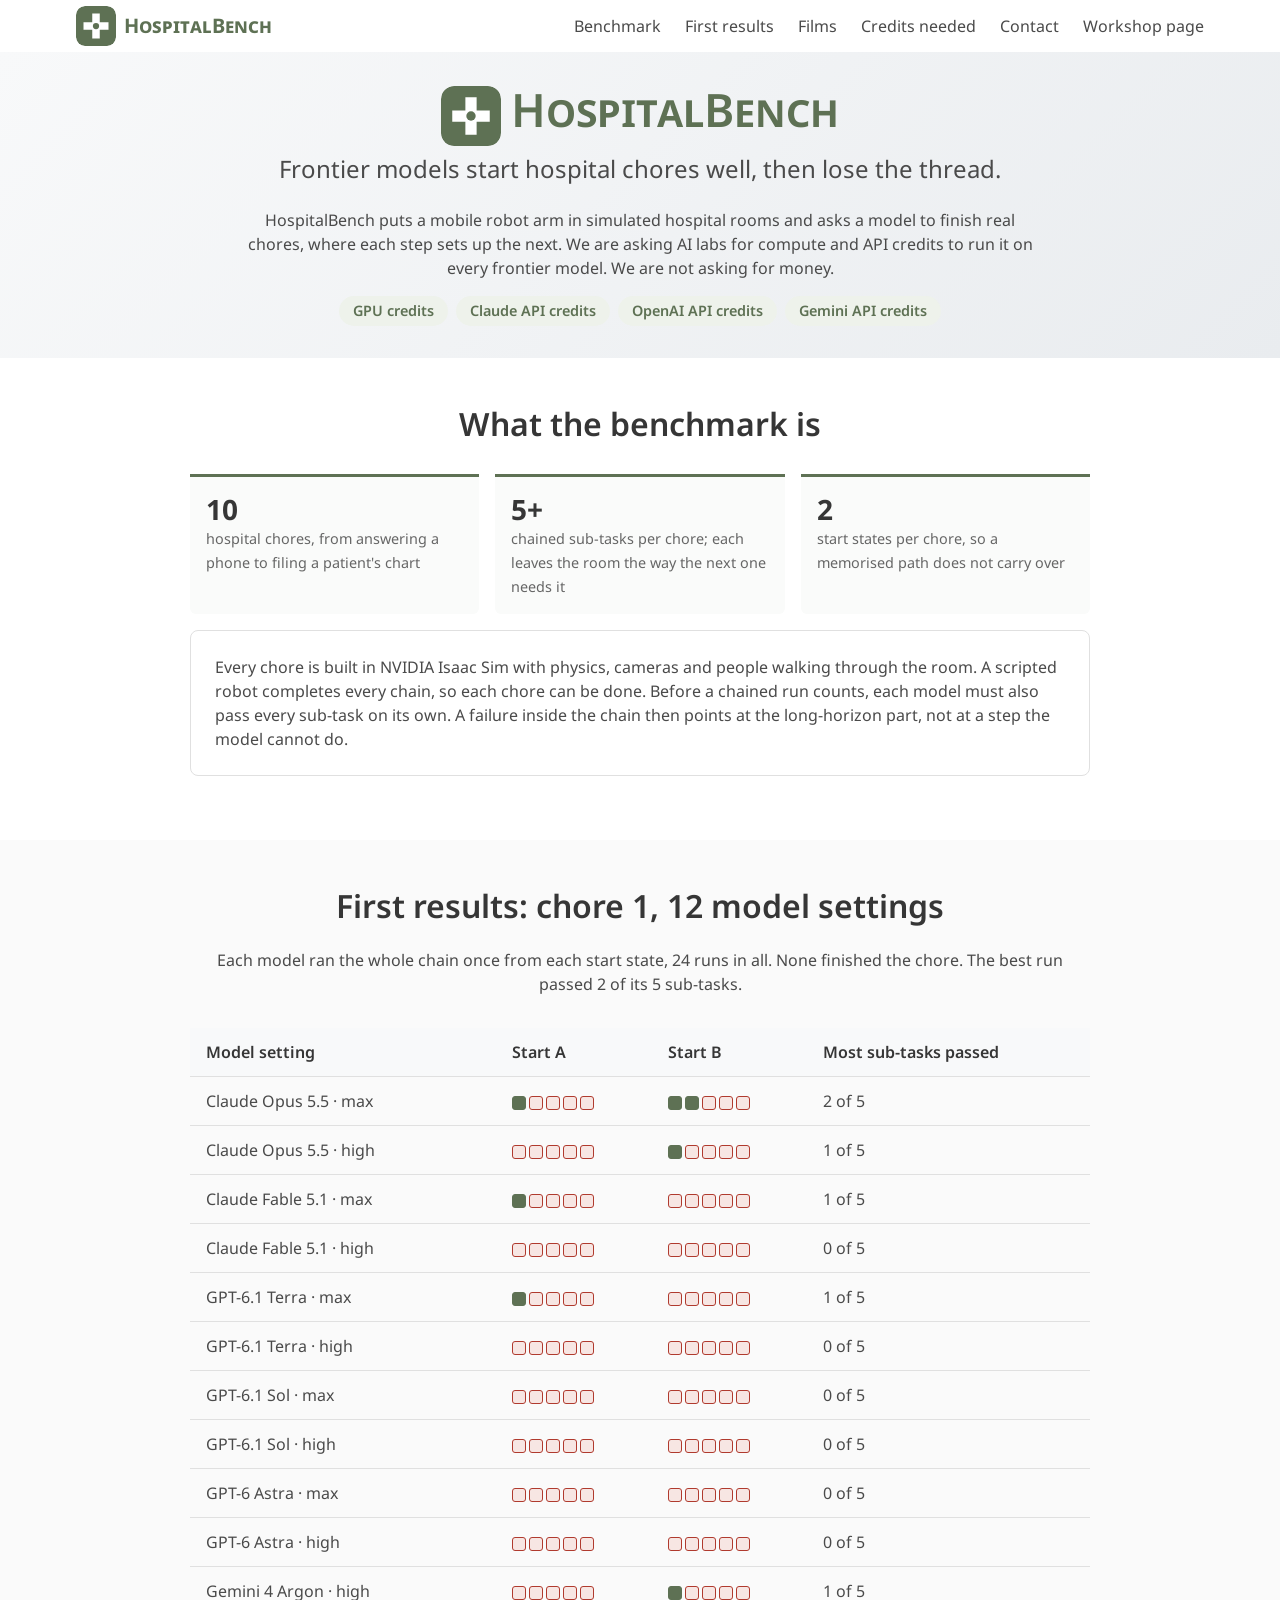
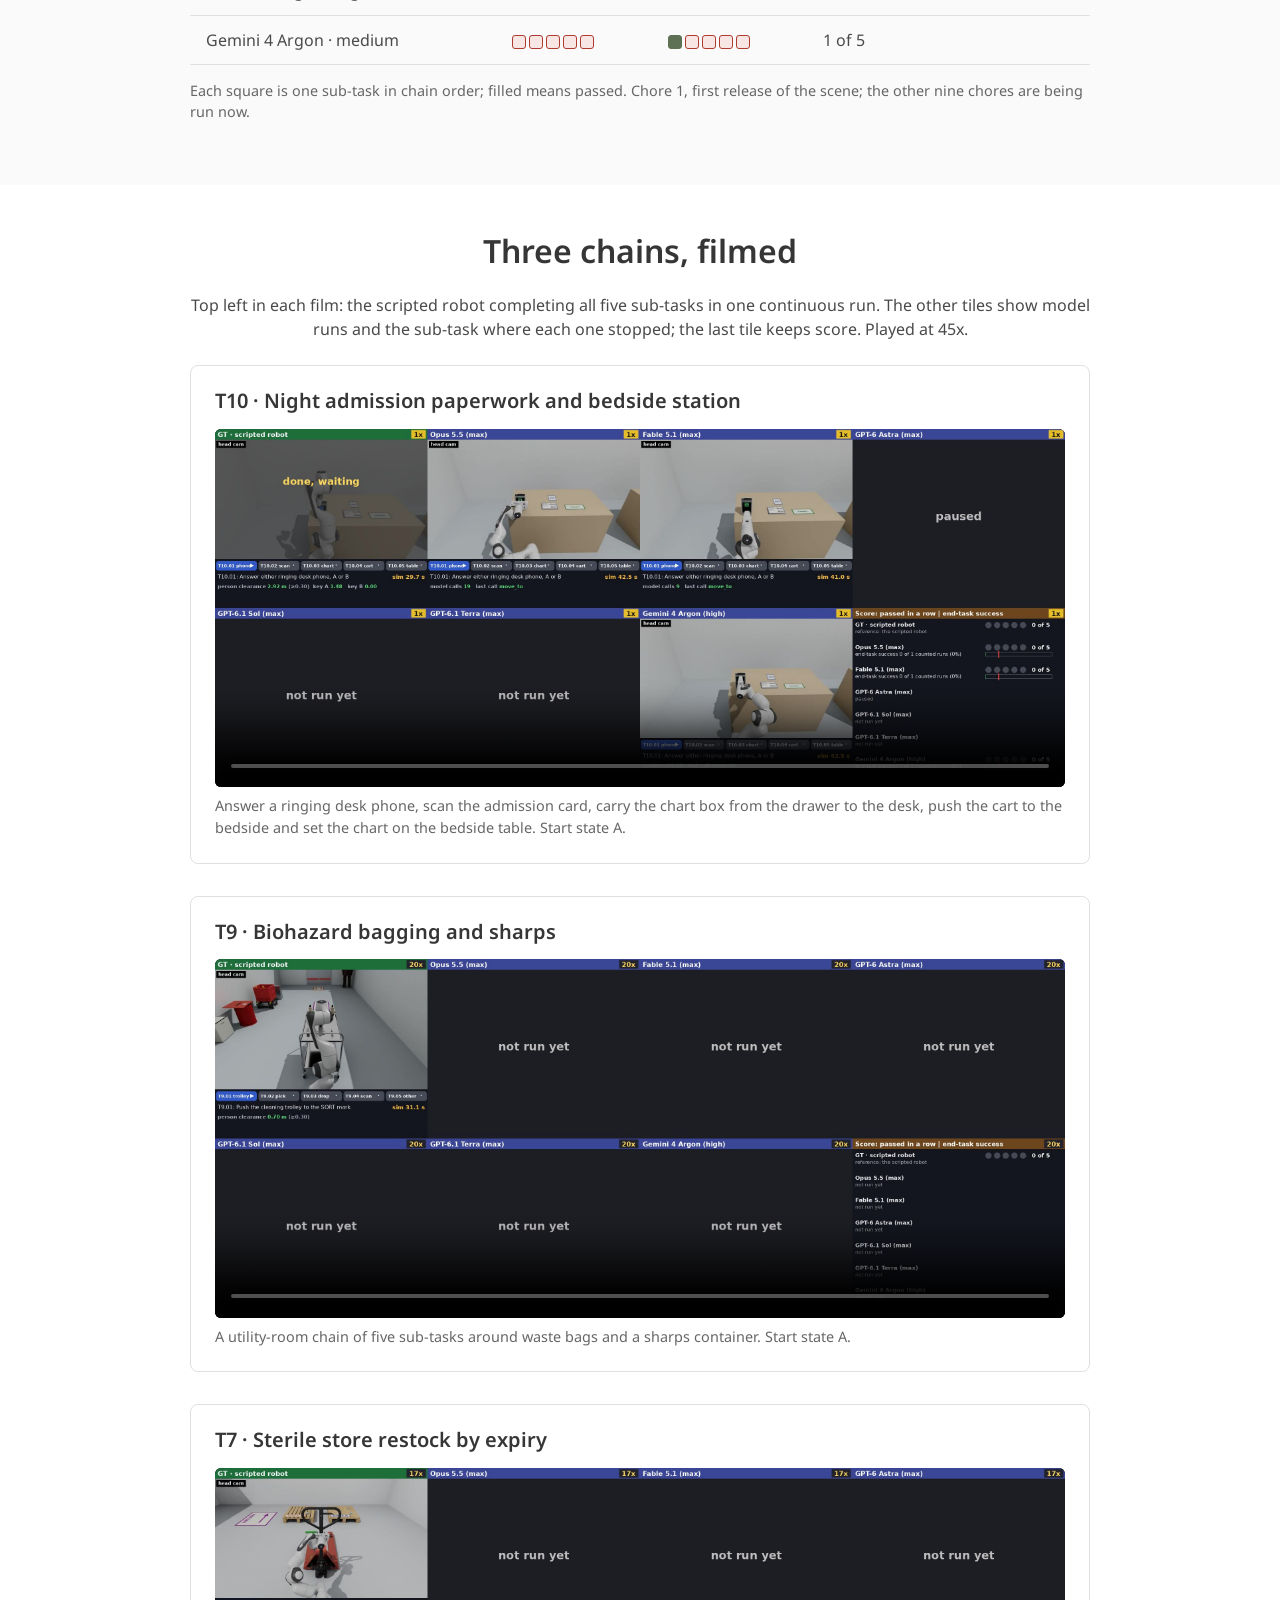
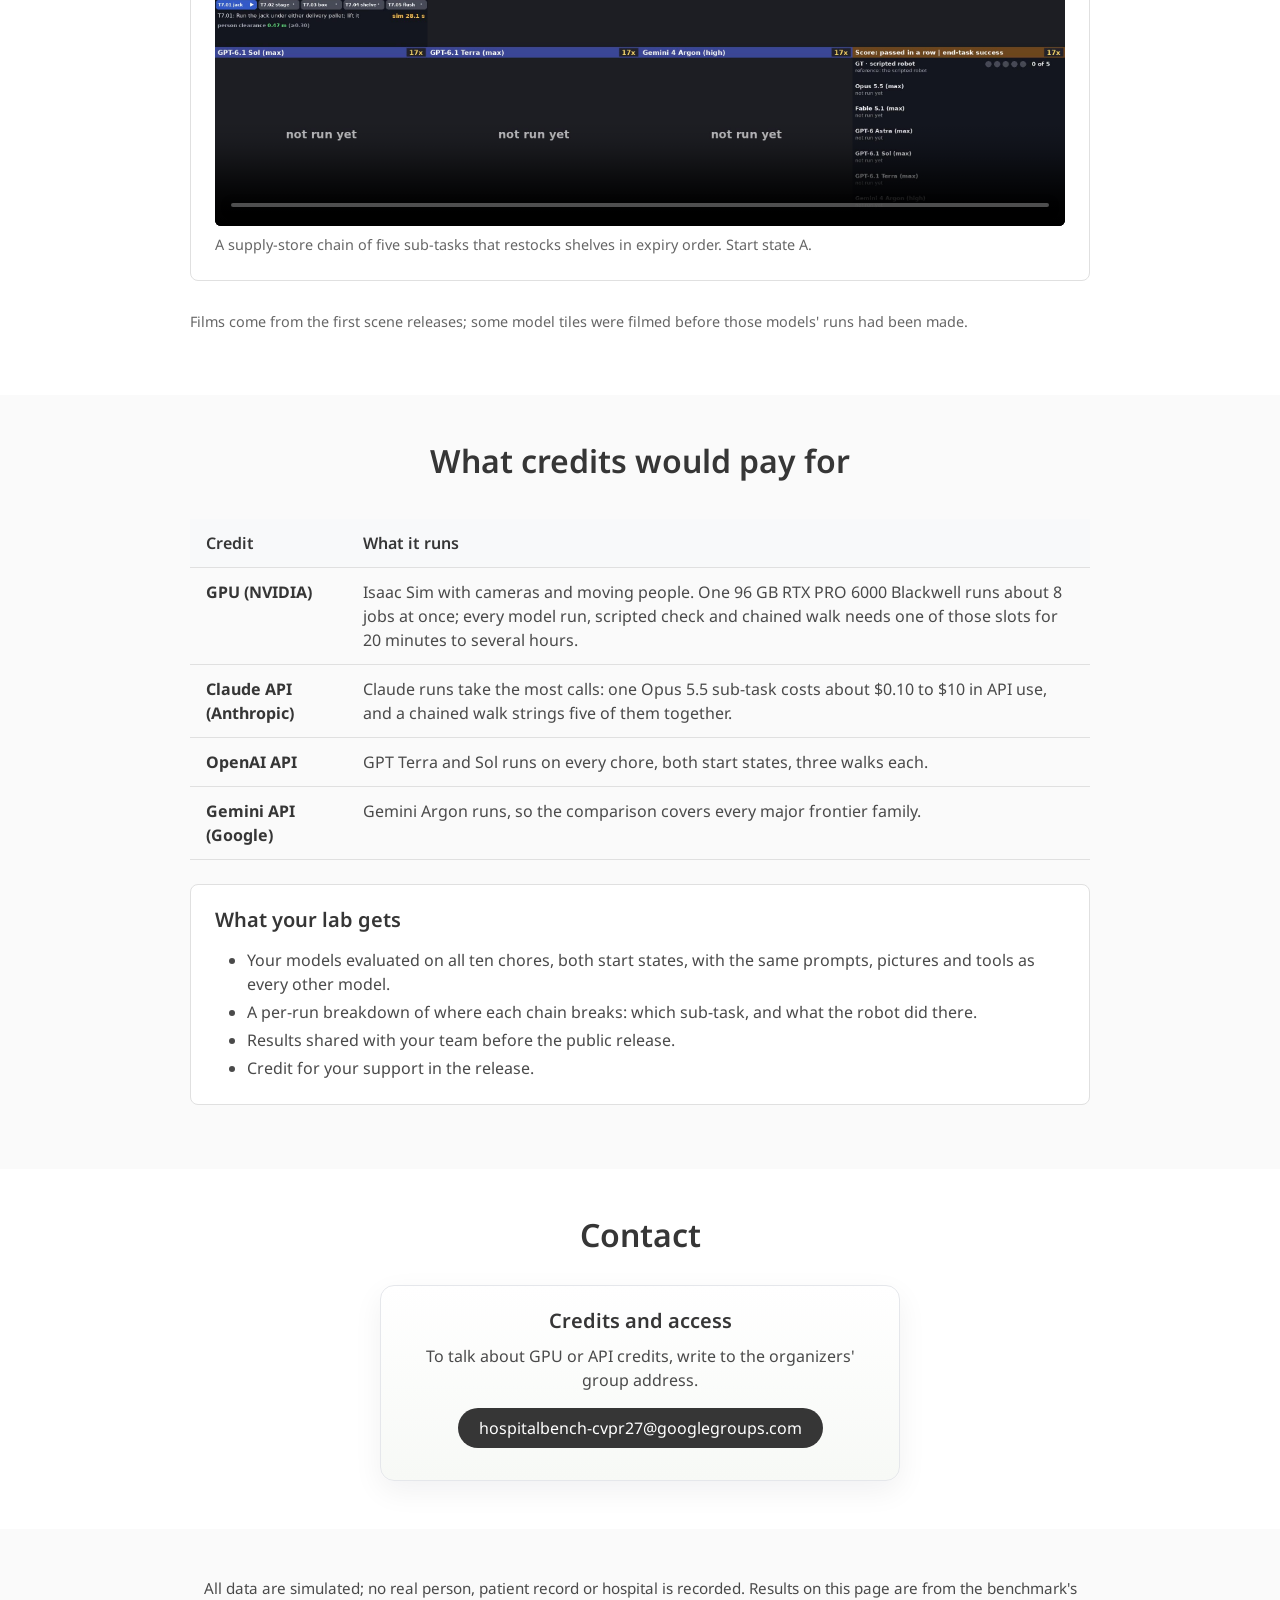
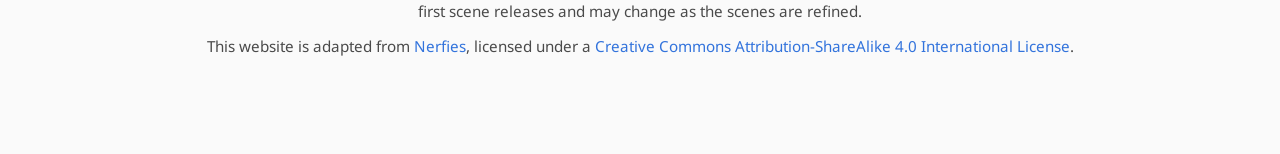
==== credits.html @ bef07c45 "HospitalBench credits page: GPU and API credit request, three chain films (T10, T9, T7), Credits lin" ====
<!doctype html>
<html lang="en">
<head>
<meta charset="utf-8">
<meta name="viewport" content="width=device-width,initial-scale=1">
<title>HospitalBench Credit Request</title>
<meta name="description" content="HospitalBench asks AI labs for GPU and API credits, not money, to run its ten chained hospital chores on every frontier model.">
<link rel="icon" href="logo.svg" type="image/svg+xml">
<link rel="preconnect" href="https://fonts.googleapis.com">
<link rel="preconnect" href="https://fonts.gstatic.com" crossorigin>
<link href="https://fonts.googleapis.com/css2?family=Noto+Sans:wght@400;500;600;700&amp;display=swap" rel="stylesheet">
<link rel="stylesheet" href="hospitalbench.css">
<style>
/* page-only additions, in the workshop page's palette */
.chips{display:flex;flex-wrap:wrap;justify-content:center;gap:8px;margin-top:16px}
.chip{padding:4px 14px;border-radius:999px;background:#eef2eb;color:#5e7154;font-size:14.4px;font-weight:600}
.facts{display:grid;grid-template-columns:repeat(auto-fit,minmax(200px,1fr));gap:16px;margin-bottom:16px}
.fact{padding:16px;border-top:3px solid #5e7154;background:#fafbfa;border-radius:0 0 6px 6px}
.fact b{display:block;font-size:28px;line-height:1.2;color:#363636}
.fact span{font-size:14.4px;color:#666}
.steps{display:inline-flex;gap:3px;vertical-align:middle}
.steps i{width:14px;height:14px;border-radius:3px;background:#f7e6e3;border:1px solid #b03a2e}
.steps i.p{background:#5e7154;border-color:#5e7154}
.data-table td.num{font-variant-numeric:tabular-nums;white-space:nowrap}
.films{display:grid;gap:16px}
</style>
</head>
<body>

<nav class="navbar" role="navigation" aria-label="main navigation">
  <div class="container">
    <a class="navbar-brand" href="index.html"><img src="logo.svg" alt="HospitalBench logo"><span class="hb">HospitalBench</span></a>
    <div class="navbar-end">
      <a class="navbar-item" href="#benchmark">Benchmark</a>
      <a class="navbar-item" href="#results">First results</a>
      <a class="navbar-item" href="#films">Films</a>
      <a class="navbar-item" href="#credits">Credits needed</a>
      <a class="navbar-item" href="#contact">Contact</a>
      <a class="navbar-item" href="index.html">Workshop page</a>
    </div>
  </div>
</nav>

<section class="hero" id="top">
  <div class="container">
    <h1><img src="logo.svg" alt=""><span class="hb">HospitalBench</span></h1>
    <p class="subtitle">Frontier models start hospital chores well, then lose the thread.</p>
    <p class="lead">HospitalBench puts a mobile robot arm in simulated hospital rooms and asks a model to finish real chores, where each step sets up the next. We are asking AI labs for compute and API credits to run it on every frontier model. We are not asking for money.</p>
    <div class="chips"><span class="chip">GPU credits</span><span class="chip">Claude API credits</span><span class="chip">OpenAI API credits</span><span class="chip">Gemini API credits</span></div>
  </div>
</section>

<section class="section" id="benchmark">
  <div class="container">
    <h2>What the benchmark is</h2>
    <div class="facts">
      <div class="fact"><b>10</b><span>hospital chores, from answering a phone to filing a patient's chart</span></div>
      <div class="fact"><b>5+</b><span>chained sub-tasks per chore; each leaves the room the way the next one needs it</span></div>
      <div class="fact"><b>2</b><span>start states per chore, so a memorised path does not carry over</span></div>
    </div>
    <div class="card content">
      <p>Every chore is built in NVIDIA Isaac Sim with physics, cameras and people walking through the room. A scripted robot completes every chain, so each chore can be done. Before a chained run counts, each model must also pass every sub-task on its own. A failure inside the chain then points at the long-horizon part, not at a step the model cannot do.</p>
    </div>
  </div>
</section>

<section class="section" id="results" style="background:#fafafa">
  <div class="container">
    <h2>First results: chore 1, 12 model settings</h2>
    <p class="section-lead">Each model ran the whole chain once from each start state, 24 runs in all. None finished the chore. The best run passed 2 of its 5 sub-tasks.</p>
    <div class="table-wrap">
      <table class="data-table">
        <thead><tr><th>Model setting</th><th>Start A</th><th>Start B</th><th>Most sub-tasks passed</th></tr></thead>
        <tbody>
          <tr><td>Claude Opus 5.5 · max</td><td><span class="steps"><i class="p"></i><i></i><i></i><i></i><i></i></span></td><td><span class="steps"><i class="p"></i><i class="p"></i><i></i><i></i><i></i></span></td><td class="num">2 of 5</td></tr>
          <tr><td>Claude Opus 5.5 · high</td><td><span class="steps"><i></i><i></i><i></i><i></i><i></i></span></td><td><span class="steps"><i class="p"></i><i></i><i></i><i></i><i></i></span></td><td class="num">1 of 5</td></tr>
          <tr><td>Claude Fable 5.1 · max</td><td><span class="steps"><i class="p"></i><i></i><i></i><i></i><i></i></span></td><td><span class="steps"><i></i><i></i><i></i><i></i><i></i></span></td><td class="num">1 of 5</td></tr>
          <tr><td>Claude Fable 5.1 · high</td><td><span class="steps"><i></i><i></i><i></i><i></i><i></i></span></td><td><span class="steps"><i></i><i></i><i></i><i></i><i></i></span></td><td class="num">0 of 5</td></tr>
          <tr><td>GPT-6.1 Terra · max</td><td><span class="steps"><i class="p"></i><i></i><i></i><i></i><i></i></span></td><td><span class="steps"><i></i><i></i><i></i><i></i><i></i></span></td><td class="num">1 of 5</td></tr>
          <tr><td>GPT-6.1 Terra · high</td><td><span class="steps"><i></i><i></i><i></i><i></i><i></i></span></td><td><span class="steps"><i></i><i></i><i></i><i></i><i></i></span></td><td class="num">0 of 5</td></tr>
          <tr><td>GPT-6.1 Sol · max</td><td><span class="steps"><i></i><i></i><i></i><i></i><i></i></span></td><td><span class="steps"><i></i><i></i><i></i><i></i><i></i></span></td><td class="num">0 of 5</td></tr>
          <tr><td>GPT-6.1 Sol · high</td><td><span class="steps"><i></i><i></i><i></i><i></i><i></i></span></td><td><span class="steps"><i></i><i></i><i></i><i></i><i></i></span></td><td class="num">0 of 5</td></tr>
          <tr><td>GPT-6 Astra · max</td><td><span class="steps"><i></i><i></i><i></i><i></i><i></i></span></td><td><span class="steps"><i></i><i></i><i></i><i></i><i></i></span></td><td class="num">0 of 5</td></tr>
          <tr><td>GPT-6 Astra · high</td><td><span class="steps"><i></i><i></i><i></i><i></i><i></i></span></td><td><span class="steps"><i></i><i></i><i></i><i></i><i></i></span></td><td class="num">0 of 5</td></tr>
          <tr><td>Gemini 4 Argon · high</td><td><span class="steps"><i></i><i></i><i></i><i></i><i></i></span></td><td><span class="steps"><i class="p"></i><i></i><i></i><i></i><i></i></span></td><td class="num">1 of 5</td></tr>
          <tr><td>Gemini 4 Argon · medium</td><td><span class="steps"><i></i><i></i><i></i><i></i><i></i></span></td><td><span class="steps"><i class="p"></i><i></i><i></i><i></i><i></i></span></td><td class="num">1 of 5</td></tr>
        </tbody>
      </table>
    </div>
    <p class="note">Each square is one sub-task in chain order; filled means passed. Chore 1, first release of the scene; the other nine chores are being run now.</p>
  </div>
</section>

<section class="section" id="films">
  <div class="container">
    <h2>Three chains, filmed</h2>
    <p class="section-lead">Top left in each film: the scripted robot completing all five sub-tasks in one continuous run. The other tiles show model runs and the sub-task where each one stopped; the last tile keeps score. Played at 45x.</p>
    <div class="films">
      <div class="card">
        <h4>T10 · Night admission paperwork and bedside station</h4>
        <figure>
          <video src="t10_chain.mp4" poster="t10_poster.jpg" controls muted playsinline preload="metadata"></video>
          <figcaption>Answer a ringing desk phone, scan the admission card, carry the chart box from the drawer to the desk, push the cart to the bedside and set the chart on the bedside table. Start state A.</figcaption>
        </figure>
      </div>
      <div class="card">
        <h4>T9 · Biohazard bagging and sharps</h4>
        <figure>
          <video src="t9_chain.mp4" poster="t9_poster.jpg" controls muted playsinline preload="metadata"></video>
          <figcaption>A utility-room chain of five sub-tasks around waste bags and a sharps container. Start state A.</figcaption>
        </figure>
      </div>
      <div class="card">
        <h4>T7 · Sterile store restock by expiry</h4>
        <figure>
          <video src="t7_chain.mp4" poster="t7_poster.jpg" controls muted playsinline preload="metadata"></video>
          <figcaption>A supply-store chain of five sub-tasks that restocks shelves in expiry order. Start state A.</figcaption>
        </figure>
      </div>
    </div>
    <p class="note">Films come from the first scene releases; some model tiles were filmed before those models' runs had been made.</p>
  </div>
</section>

<section class="section" id="credits" style="background:#fafafa">
  <div class="container">
    <h2>What credits would pay for</h2>
    <div class="table-wrap">
      <table class="data-table">
        <thead><tr><th>Credit</th><th>What it runs</th></tr></thead>
        <tbody>
          <tr><td><strong>GPU (NVIDIA)</strong></td><td>Isaac Sim with cameras and moving people. One 96 GB RTX PRO 6000 Blackwell runs about 8 jobs at once; every model run, scripted check and chained walk needs one of those slots for 20 minutes to several hours.</td></tr>
          <tr><td><strong>Claude API (Anthropic)</strong></td><td>Claude runs take the most calls: one Opus 5.5 sub-task costs about $0.10 to $10 in API use, and a chained walk strings five of them together.</td></tr>
          <tr><td><strong>OpenAI API</strong></td><td>GPT Terra and Sol runs on every chore, both start states, three walks each.</td></tr>
          <tr><td><strong>Gemini API (Google)</strong></td><td>Gemini Argon runs, so the comparison covers every major frontier family.</td></tr>
        </tbody>
      </table>
    </div>
    <div class="card content" style="margin-top:24px">
      <h4>What your lab gets</h4>
      <ul>
        <li>Your models evaluated on all ten chores, both start states, with the same prompts, pictures and tools as every other model.</li>
        <li>A per-run breakdown of where each chain breaks: which sub-task, and what the robot did there.</li>
        <li>Results shared with your team before the public release.</li>
        <li>Credit for your support in the release.</li>
      </ul>
    </div>
  </div>
</section>

<section class="section" id="contact">
  <div class="container">
    <h2>Contact</h2>
    <div class="contact-grid">
      <div class="contact-card">
        <h3>Credits and access</h3>
        <p>To talk about GPU or API credits, write to the organizers' group address.</p>
        <div class="contact-actions">
          <a class="button" href="mailto:hospitalbench-cvpr27@googlegroups.com">hospitalbench-cvpr27@googlegroups.com</a>
        </div>
      </div>
    </div>
  </div>
</section>

<footer class="footer">
  <p>All data are simulated; no real person, patient record or hospital is recorded. Results on this page are from the benchmark's first scene releases and may change as the scenes are refined.</p>
  <p>This website is adapted from <a href="https://nerfies.github.io/">Nerfies</a>, licensed under a
  <a rel="license" href="http://creativecommons.org/licenses/by-sa/4.0/">Creative Commons Attribution-ShareAlike 4.0 International License</a>.</p>
</footer>

</body>
</html>
---- hospitalbench.css ----
/* HospitalBench 2027 workshop page. Layout and look follow the EmbodiedBench challenge page
   (Nerfies-style academic template); all rules below are written from scratch for this page. */
*,*::before,*::after{box-sizing:border-box}
html{scroll-behavior:smooth;-webkit-text-size-adjust:100%}
body{margin:0;background:#fff;color:#4a4a4a;font:400 16px/1.5 "Noto Sans",system-ui,-apple-system,"Segoe UI",Roboto,Arial,sans-serif}
a{color:#3273dc;text-decoration:none}
a:hover{color:#363636;text-decoration:underline}
strong{color:#363636;font-weight:700}
img,video{max-width:100%;height:auto}
section[id]{scroll-margin-top:12px}

/* name mark: small caps in the accent green */
.hb{font-variant:small-caps;font-weight:700;color:#5e7154}

/* navigation bar */
.navbar{background:#fff;box-shadow:0 1px 3px rgba(0,0,0,.1)}
.navbar .container{display:flex;align-items:center;justify-content:space-between;flex-wrap:wrap;max-width:1152px;margin:0 auto;padding:0;min-height:52px}
.navbar-brand{display:flex;align-items:center;padding:6px 12px;color:#4a4a4a;font-size:20px}
.navbar-brand:hover{text-decoration:none}
.navbar-brand img{width:40px;height:40px;margin-right:8px;border-radius:9px}
.navbar-end{display:flex;flex-wrap:wrap;align-items:stretch}
.navbar-item{display:flex;align-items:center;min-height:52px;padding:8px 12px;color:#4a4a4a}
.navbar-item:hover{color:#5e7154;background:#fafafa;text-decoration:none}
.navbar-item.is-current{color:#5e7154;font-weight:700}

/* hero */
.hero{background:linear-gradient(135deg,#f8f9fa 0%,#e9ecef 100%);padding:32px 24px}
.hero .container{max-width:1152px;margin:0 auto;text-align:center}
.hero h1{margin:0 0 8px;font-size:40px;line-height:1.125;font-weight:600;color:#363636}
.hero h1 img{width:60px;height:60px;vertical-align:middle;margin-right:10px;border-radius:13px}
.hero h1 .hb{font-size:46px;font-weight:600}
.hero .subtitle{margin:8px 0 24px;font-size:24px;line-height:1.25;color:#4a4a4a}
.hero .venue{margin:16px 0 0;font-size:20px;line-height:1.5}
.hero .lead{max-width:800px;margin:16px auto}
.buttons{display:flex;flex-wrap:wrap;justify-content:center;margin-top:24px}
.button{display:inline-flex;align-items:center;justify-content:center;margin:0 4px 8px;padding:7px 20px;border:1px solid transparent;border-radius:999px;background:#363636;color:#fff;font:inherit;line-height:24px;white-space:nowrap;cursor:pointer}
.button:hover{background:#292929;color:#fff;text-decoration:none}
.button svg{width:18px;height:18px;margin-right:8px;fill:currentColor}

/* sections */
.section{padding:48px 24px}
.section .container{max-width:900px;margin:0 auto}
.section h2{margin:0 0 32px;font-size:32px;line-height:1.125;font-weight:600;color:#363636;text-align:center}
.section-lead{margin:-8px 0 24px;text-align:center}
h3,h4{color:#363636;font-weight:600;line-height:1.125;margin:0 0 24px}
h3{font-size:24px}
h4{font-size:20px}
.content p,.content ul,.content ol{margin:0 0 16px}
.content ul{padding-left:32px}
.content li+li{margin-top:.25em}
.content>:last-child,.card>:last-child{margin-bottom:0}
.note{font-size:14.4px;color:#666}

/* cards */
.card{margin-bottom:16px;padding:24px;background:#fff;border:1px solid #e0e0e0;border-radius:8px}
.card h4{margin-bottom:16px}
.card figure{margin:0 0 16px}
.card video{display:block;width:100%;border-radius:6px;background:#000}
.card figcaption{margin-top:8px;font-size:14.4px;color:#666}
.box{margin-bottom:24px;padding:20px;background:#fff;border-radius:6px;box-shadow:0 8px 16px -2px rgba(10,10,10,.1),0 0 0 1px rgba(10,10,10,.02)}
.box h3{font-size:20px;margin-bottom:16px}

/* tables */
.table-wrap{overflow-x:auto}
.data-table{width:100%;border-collapse:collapse;margin-top:8px}
.data-table th,.data-table td{padding:12px 16px;text-align:left;vertical-align:top;border-bottom:1px solid #e0e0e0}
.data-table th{background:#f8f9fa;font-weight:600;color:#363636}
.data-table tbody tr:hover{background:#fafbfb}
.data-table td strong{color:#363636}

/* rules list (check-mark rows) */
.rules-list{list-style:none;margin:0;padding:0}
.rules-list li{display:flex;align-items:flex-start;padding:8px 0;border-bottom:1px solid #f0f0f0}
.rules-list li:last-child{border-bottom:none}
.rules-list .rule-icon{flex:none;width:18px;height:18px;margin:4px 12px 0 0;fill:#5e7154}

/* data-split rows */
.split-card{display:flex;align-items:center;margin-bottom:16px;padding:16px 24px;background:#f8f9fa;border:1px solid #e9ecef;border-radius:8px}
.split-icon{flex:none;width:44px;height:44px;margin-right:16px;border-radius:50%;background:#5e7154;color:#fff;font-size:20px;font-weight:700;line-height:44px;text-align:center}
.split-content{flex:1;min-width:0}
.split-content p{margin:0}
.badge{flex:none;margin-left:16px;padding:4px 12px;border-radius:4px;font-size:13.6px;font-weight:600;white-space:nowrap}
.badge-public{background:#d4edda;color:#155724}
.badge-coming{background:#fff3cd;color:#856404}
.badge-never{background:#e9ecef;color:#495057}
.kind{display:inline-block;min-width:34px;padding:1px 8px;border-radius:4px;font-size:13.6px;font-weight:600;text-align:center}
.kind-L{background:#f8d7da;color:#721c24}
.kind-24{background:#fff3cd;color:#856404}
.kind-W{background:#d4edda;color:#155724}

/* timeline */
.timeline-item{margin-bottom:16px;padding:12px 20px;background:#f8f9fa;border-left:3px solid #5e7154;border-radius:0 8px 8px 0}
.timeline-label{font-weight:700;color:#5e7154}
.timeline-date{margin-bottom:4px;font-size:14.4px;color:#555}
.timeline-item p{margin:0}

/* people */
.people-grid{display:grid;grid-template-columns:repeat(2,minmax(0,1fr));gap:16px}
.person{margin:0;padding:24px;background:linear-gradient(180deg,#fff 0%,#f7f9f6 100%);border:1px solid #e5e7eb;border-radius:14px;box-shadow:0 10px 30px rgba(17,24,39,.06)}
.person h3{margin:0 0 4px;font-size:20px}
.person .role{margin:0 0 16px;color:#4a4a4a}
.person .links{display:flex;flex-wrap:wrap;gap:8px}
.person .links .button{margin:0;padding:3px 16px;font-size:14.4px}
.person sup{color:#5e7154;font-weight:700}
.footnote{margin:24px 0 0;text-align:center;font-size:14.4px;color:#666}

/* contact */
.contact-grid{display:grid;grid-template-columns:minmax(0,1fr);gap:16px;max-width:520px;margin:0 auto}
.contact-card{padding:24px;text-align:center;background:linear-gradient(180deg,#fff 0%,#f7f9f6 100%);border:1px solid #e5e7eb;border-radius:14px;box-shadow:0 10px 30px rgba(17,24,39,.06)}
.contact-card h3{margin-bottom:12px;font-size:20px}
.contact-card p{margin:0 0 16px}
.contact-actions{display:flex;flex-wrap:wrap;justify-content:center}
.nav-link{display:inline-flex;align-items:center;margin:4px;padding:8px 16px;border-radius:6px;background:#5e7154;color:#fff;font-weight:500;transition:background .2s}
.nav-link:hover{background:#4a5d42;color:#fff;text-decoration:none}
.nav-link svg{width:16px;height:16px;margin-right:8px;fill:currentColor}
.center{text-align:center;margin-top:32px}

/* footer */
.footer{padding:48px 24px 96px;background:#fafafa;text-align:center}
.footer p{max-width:900px;margin:0 auto 12px;font-size:15.2px;line-height:1.5}
.footer p:last-child{margin-bottom:0}

/* tablet and phone */
@media (max-width:1023px){
  .hero h1{font-size:34px}
  .hero h1 .hb{font-size:40px}
}
@media (max-width:700px){
  .navbar .container{padding:0 12px}
  .navbar-brand{font-size:18px}
  .navbar-end{width:100%;margin:0 -4px 6px}
  .navbar-item{min-height:36px;padding:4px 8px;font-size:15px}
  .hero{padding:24px 16px}
  .hero h1{font-size:28px}
  .hero h1 img{display:block;margin:0 auto 8px}
  .hero h1 .hb{font-size:34px}
  .hero .subtitle{font-size:19px}
  .hero .venue{font-size:17px}
  .button{padding:5px 14px;font-size:15px}
  .section{padding:36px 16px}
  .section h2{font-size:26px;margin-bottom:24px}
  .card{padding:16px}
  .box{padding:14px}
  .people-grid{grid-template-columns:minmax(0,1fr)}
  .split-card{flex-wrap:wrap;padding:14px 16px}
  .split-content{flex-basis:calc(100% - 64px)}
  .badge{margin:10px 0 0 60px}
  /* task table becomes one card per task */
  .stack thead{position:absolute;left:-9999px}
  .stack,.stack tbody,.stack tr,.stack td{display:block;width:100%}
  .stack tr{margin-bottom:12px;padding:8px 0;border:1px solid #e0e0e0;border-radius:8px}
  .stack td{padding:4px 14px;border:0}
  .stack td::before{content:attr(data-label);display:block;font-size:12.8px;font-weight:600;color:#5e7154;text-transform:uppercase;letter-spacing:.03em}
  .footer{padding:36px 16px 56px}
}
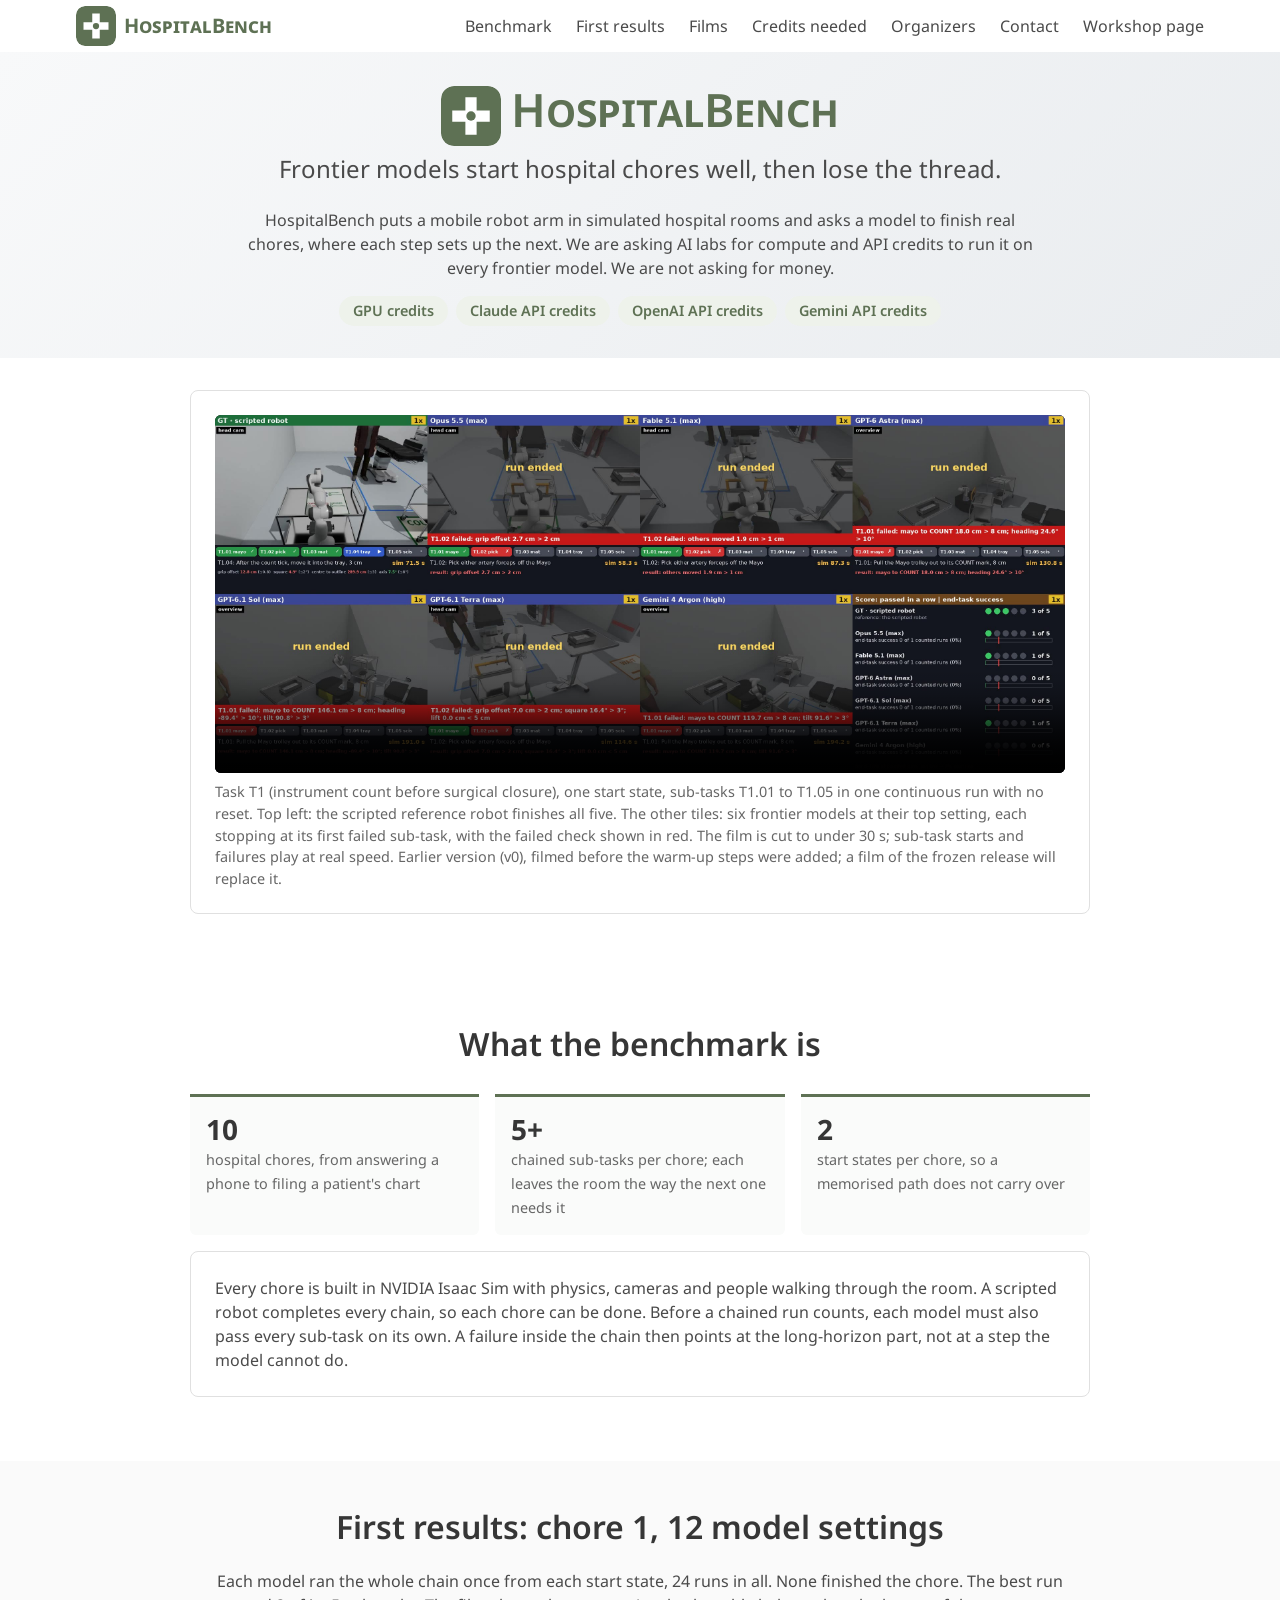
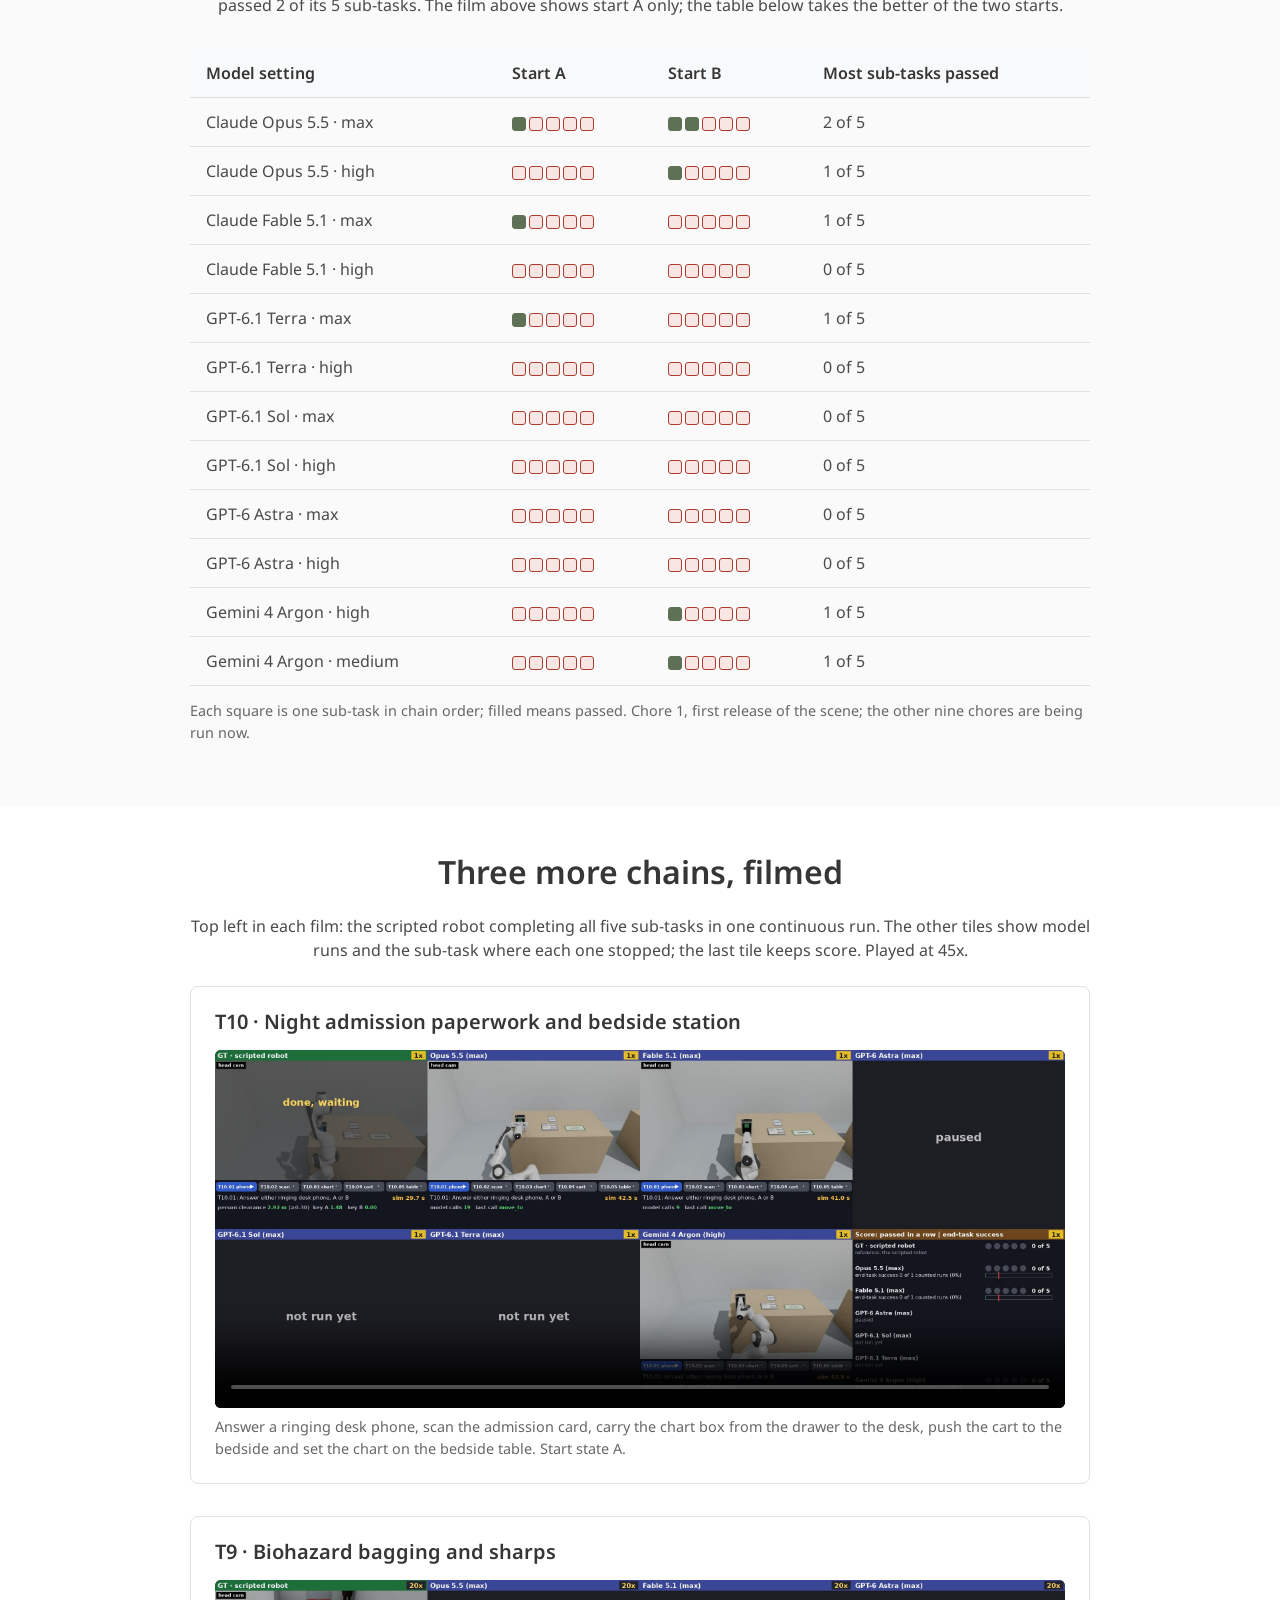
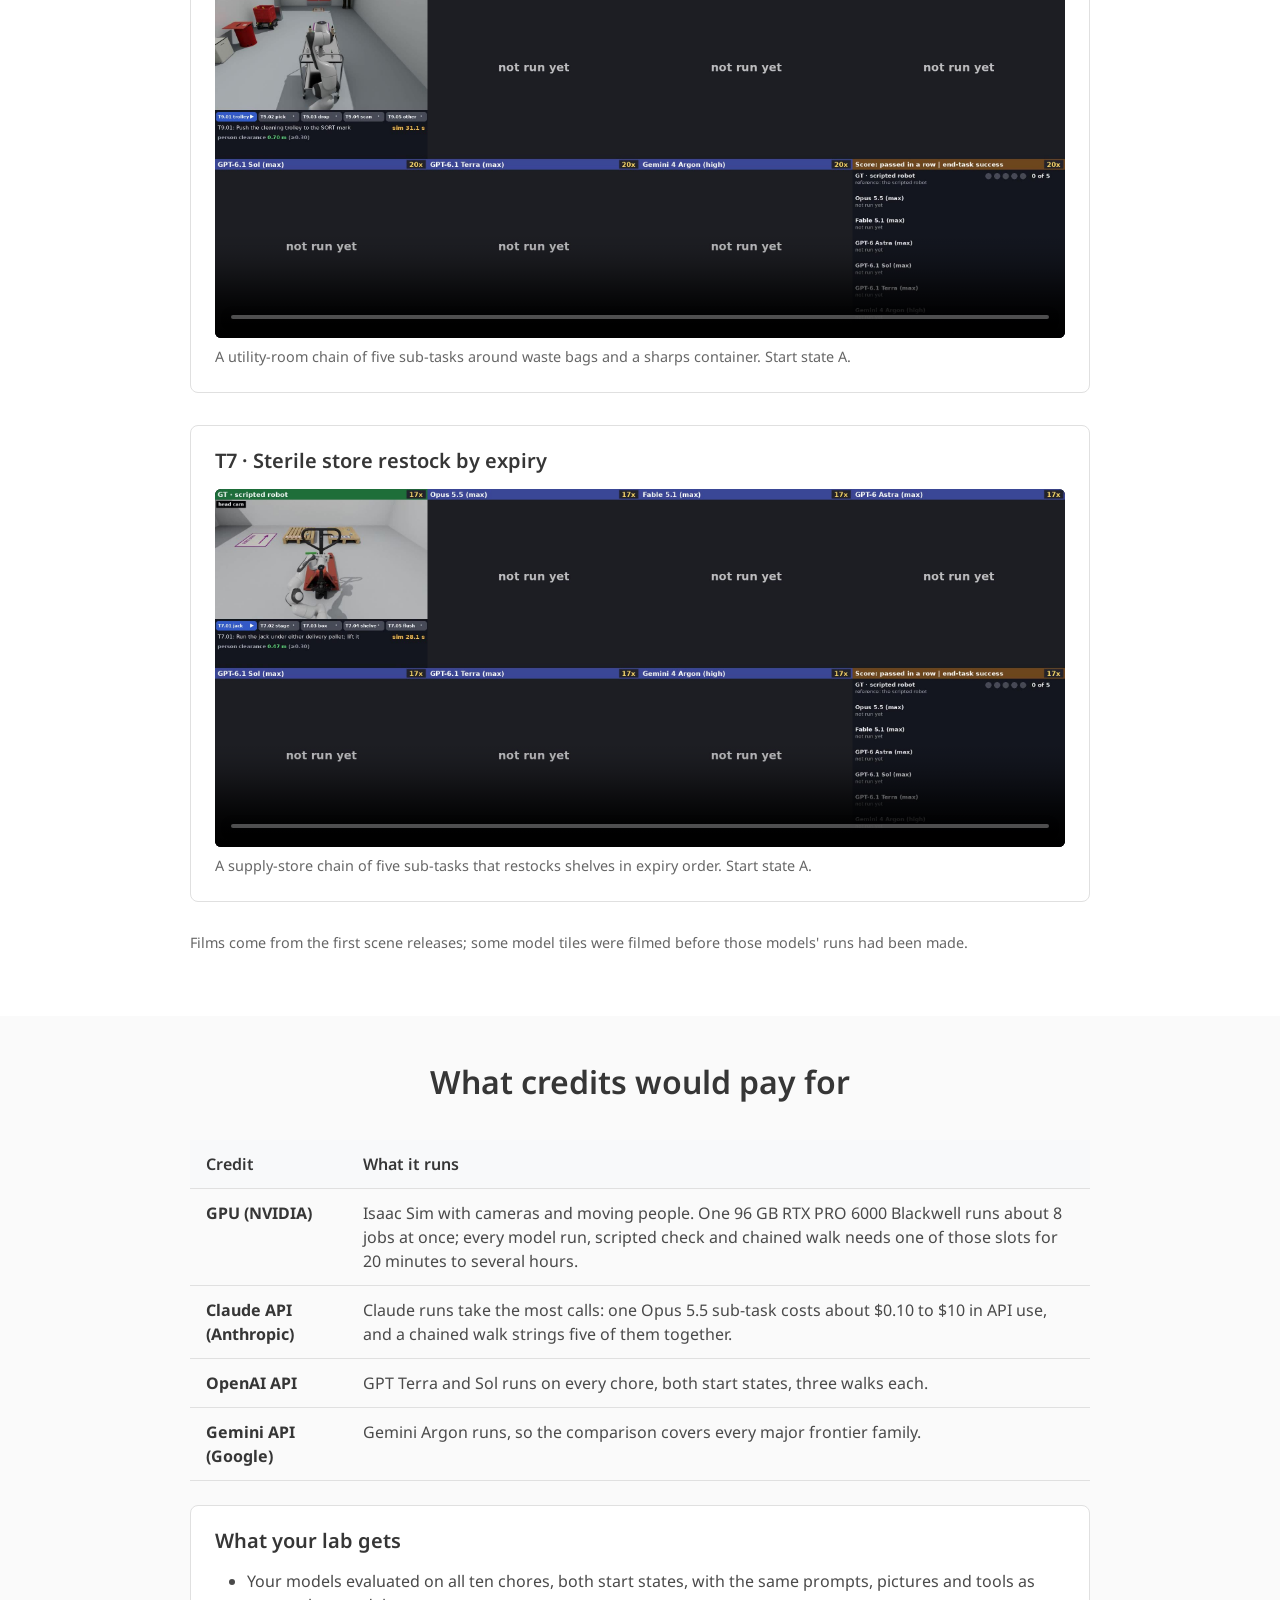
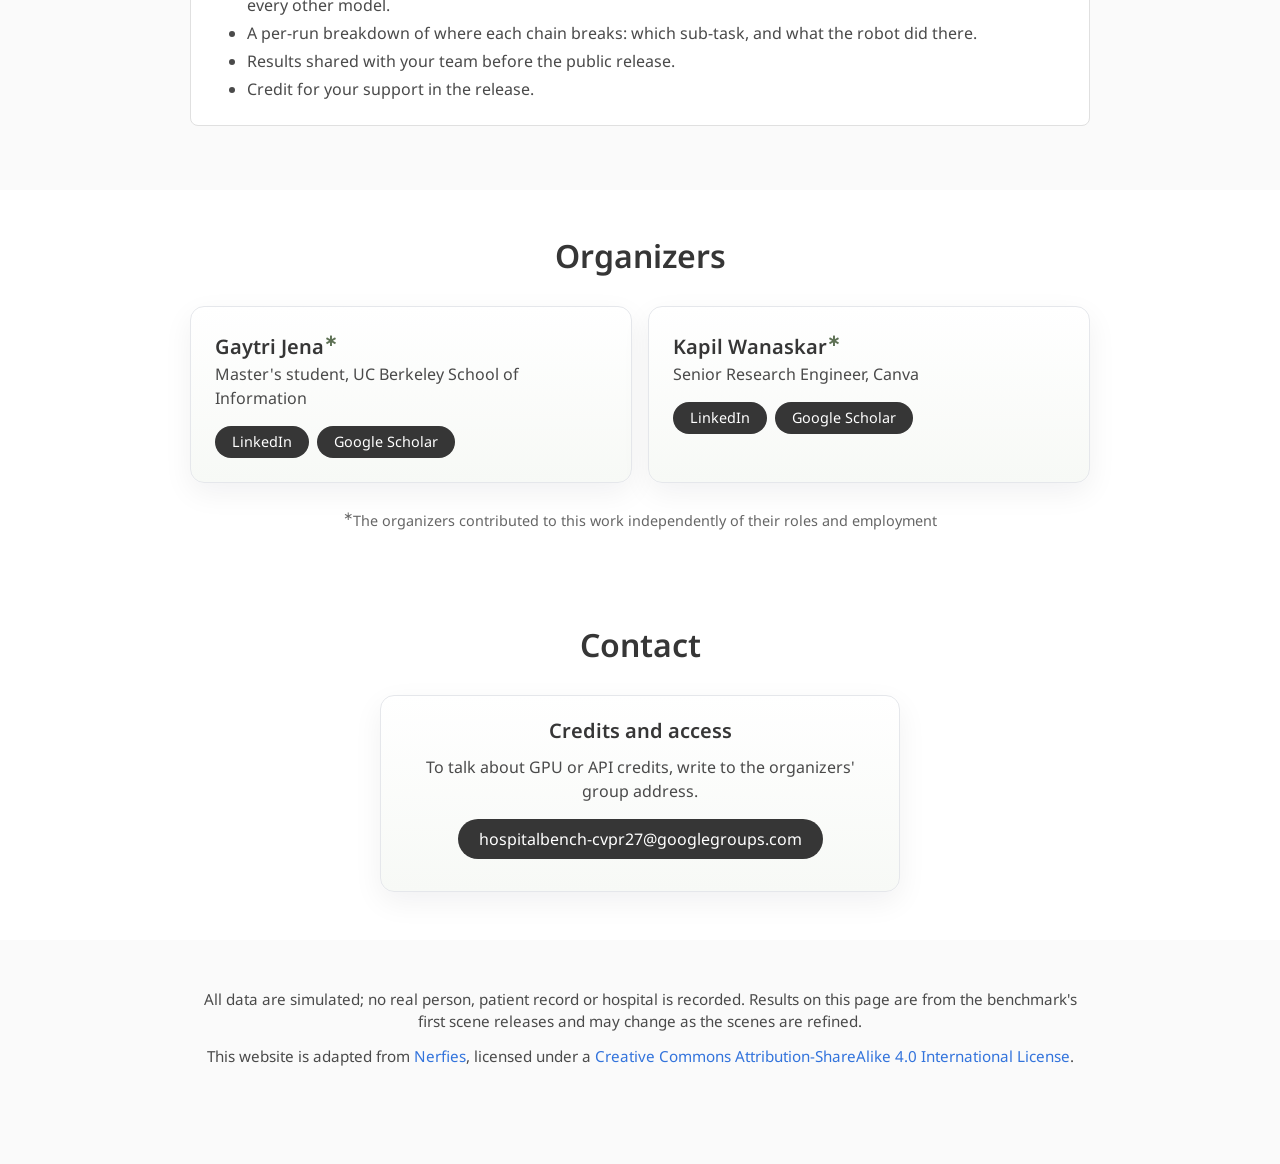
==== commit 81597ad7: "HospitalBench credits page: T1 all-model film as the lead video, organizers section, film-vs-table n" ====
--- a/credits.html
+++ b/credits.html
@@ -35,6 +35,7 @@
       <a class="navbar-item" href="#results">First results</a>
       <a class="navbar-item" href="#films">Films</a>
       <a class="navbar-item" href="#credits">Credits needed</a>
+      <a class="navbar-item" href="#organizers">Organizers</a>
       <a class="navbar-item" href="#contact">Contact</a>
       <a class="navbar-item" href="index.html">Workshop page</a>
     </div>
@@ -47,6 +48,17 @@
     <p class="subtitle">Frontier models start hospital chores well, then lose the thread.</p>
     <p class="lead">HospitalBench puts a mobile robot arm in simulated hospital rooms and asks a model to finish real chores, where each step sets up the next. We are asking AI labs for compute and API credits to run it on every frontier model. We are not asking for money.</p>
     <div class="chips"><span class="chip">GPU credits</span><span class="chip">Claude API credits</span><span class="chip">OpenAI API credits</span><span class="chip">Gemini API credits</span></div>
+  </div>
+</section>
+
+<section class="section" id="film" style="padding-top:32px">
+  <div class="container">
+    <div class="card">
+      <figure>
+        <video src="t1_grid.mp4" poster="poster.jpg" controls muted playsinline preload="metadata"></video>
+        <figcaption>Task T1 (instrument count before surgical closure), one start state, sub-tasks T1.01 to T1.05 in one continuous run with no reset. Top left: the scripted reference robot finishes all five. The other tiles: six frontier models at their top setting, each stopping at its first failed sub-task, with the failed check shown in red. The film is cut to under 30 s; sub-task starts and failures play at real speed. Earlier version (v0), filmed before the warm-up steps were added; a film of the frozen release will replace it.</figcaption>
+      </figure>
+    </div>
   </div>
 </section>
 
@@ -67,7 +79,7 @@
 <section class="section" id="results" style="background:#fafafa">
   <div class="container">
     <h2>First results: chore 1, 12 model settings</h2>
-    <p class="section-lead">Each model ran the whole chain once from each start state, 24 runs in all. None finished the chore. The best run passed 2 of its 5 sub-tasks.</p>
+    <p class="section-lead">Each model ran the whole chain once from each start state, 24 runs in all. None finished the chore. The best run passed 2 of its 5 sub-tasks. The film above shows start A only; the table below takes the better of the two starts.</p>
     <div class="table-wrap">
       <table class="data-table">
         <thead><tr><th>Model setting</th><th>Start A</th><th>Start B</th><th>Most sub-tasks passed</th></tr></thead>
@@ -93,7 +105,7 @@
 
 <section class="section" id="films">
   <div class="container">
-    <h2>Three chains, filmed</h2>
+    <h2>Three more chains, filmed</h2>
     <p class="section-lead">Top left in each film: the scripted robot completing all five sub-tasks in one continuous run. The other tiles show model runs and the sub-task where each one stopped; the last tile keeps score. Played at 45x.</p>
     <div class="films">
       <div class="card">
@@ -148,6 +160,17 @@
   </div>
 </section>
 
+<section class="section" id="organizers">
+  <div class="container">
+    <h2>Organizers</h2>
+    <div class="people-grid">
+<article class="person"><h3>Gaytri Jena<sup>&lowast;</sup></h3><p class="role">Master's student, UC Berkeley School of Information</p><div class="links"><a class="button" href="https://www.linkedin.com/in/gaytri-jena/" target="_blank" rel="noopener noreferrer">LinkedIn</a><a class="button" href="https://scholar.google.com/citations?user=hDzYohIAAAAJ" target="_blank" rel="noopener noreferrer">Google Scholar</a></div></article>
+<article class="person"><h3>Kapil Wanaskar<sup>&lowast;</sup></h3><p class="role">Senior Research Engineer, Canva</p><div class="links"><a class="button" href="https://www.linkedin.com/in/kapil-w-06507483/" target="_blank" rel="noopener noreferrer">LinkedIn</a><a class="button" href="https://scholar.google.com/citations?user=fDo5HioAAAAJ" target="_blank" rel="noopener noreferrer">Google Scholar</a></div></article>
+    </div>
+    <p class="footnote"><sup>&lowast;</sup>The organizers contributed to this work independently of their roles and employment</p>
+  </div>
+</section>
+
 <section class="section" id="contact">
   <div class="container">
     <h2>Contact</h2>
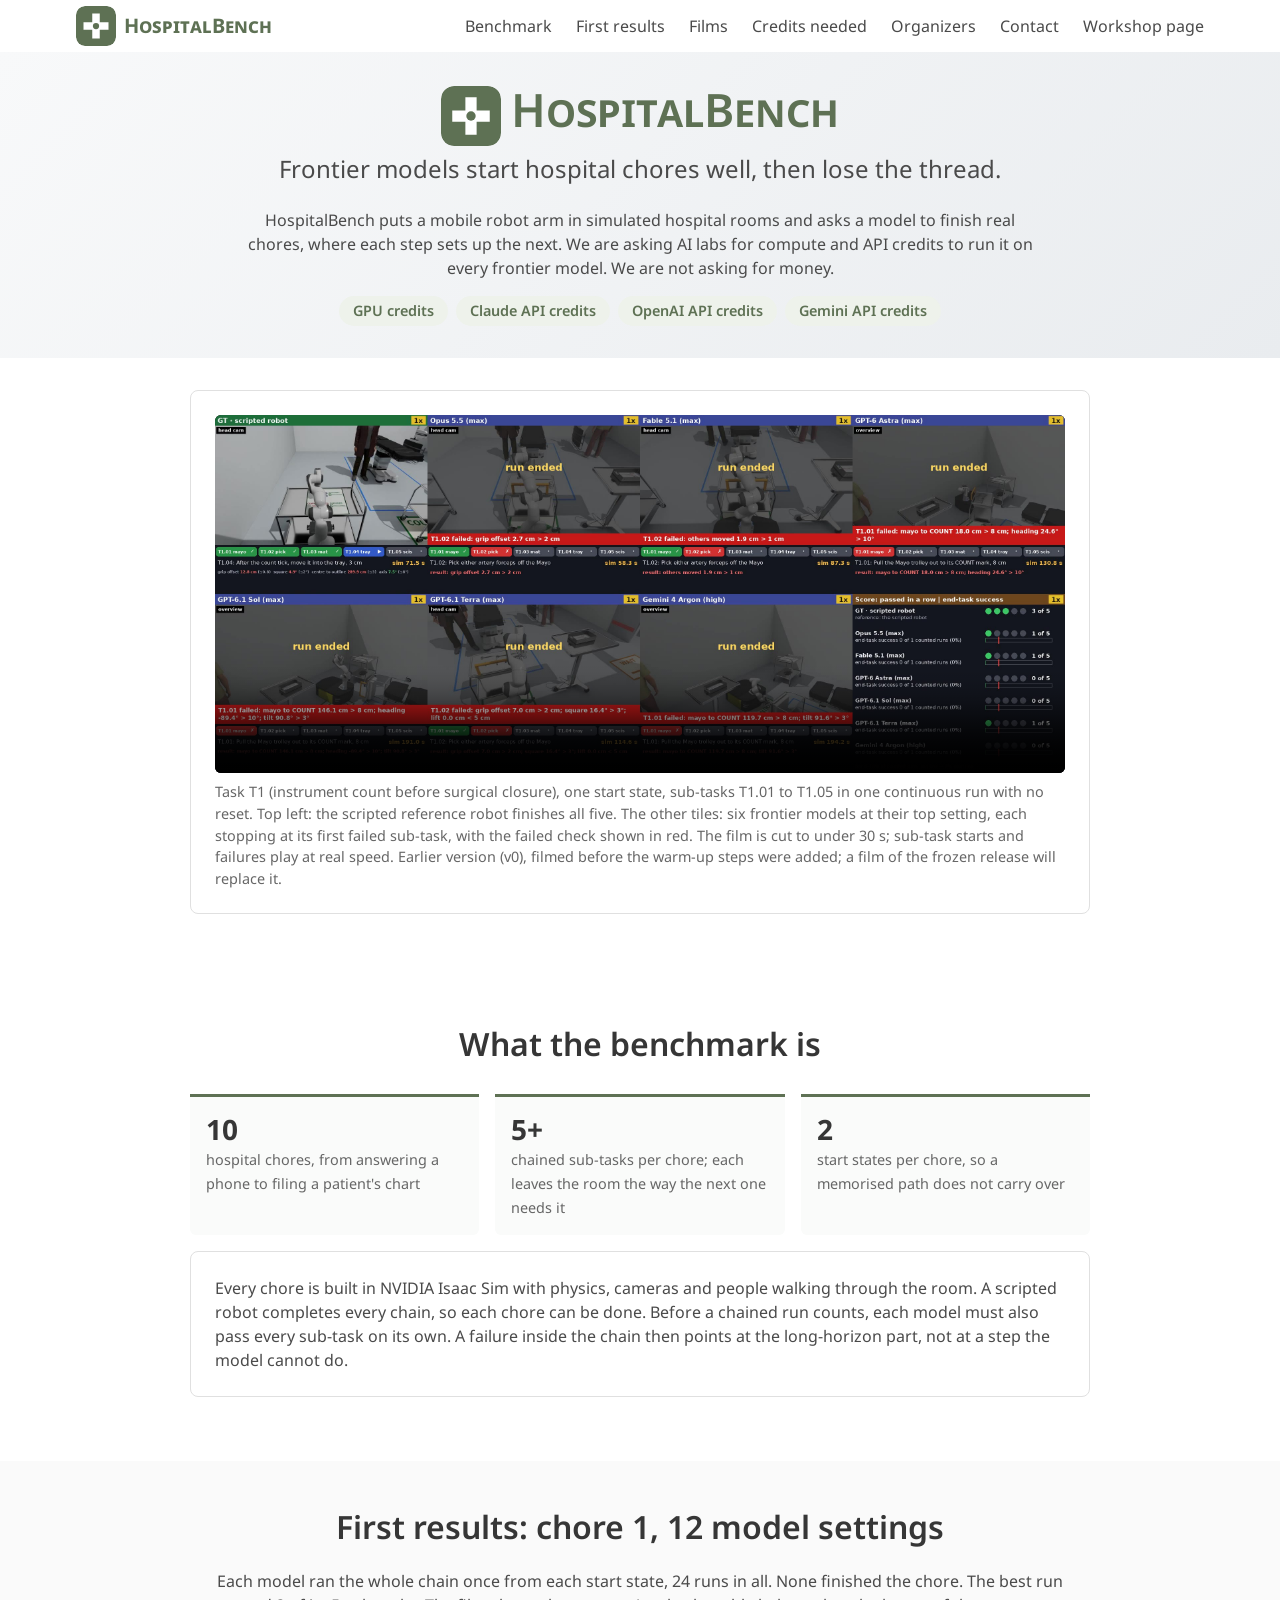
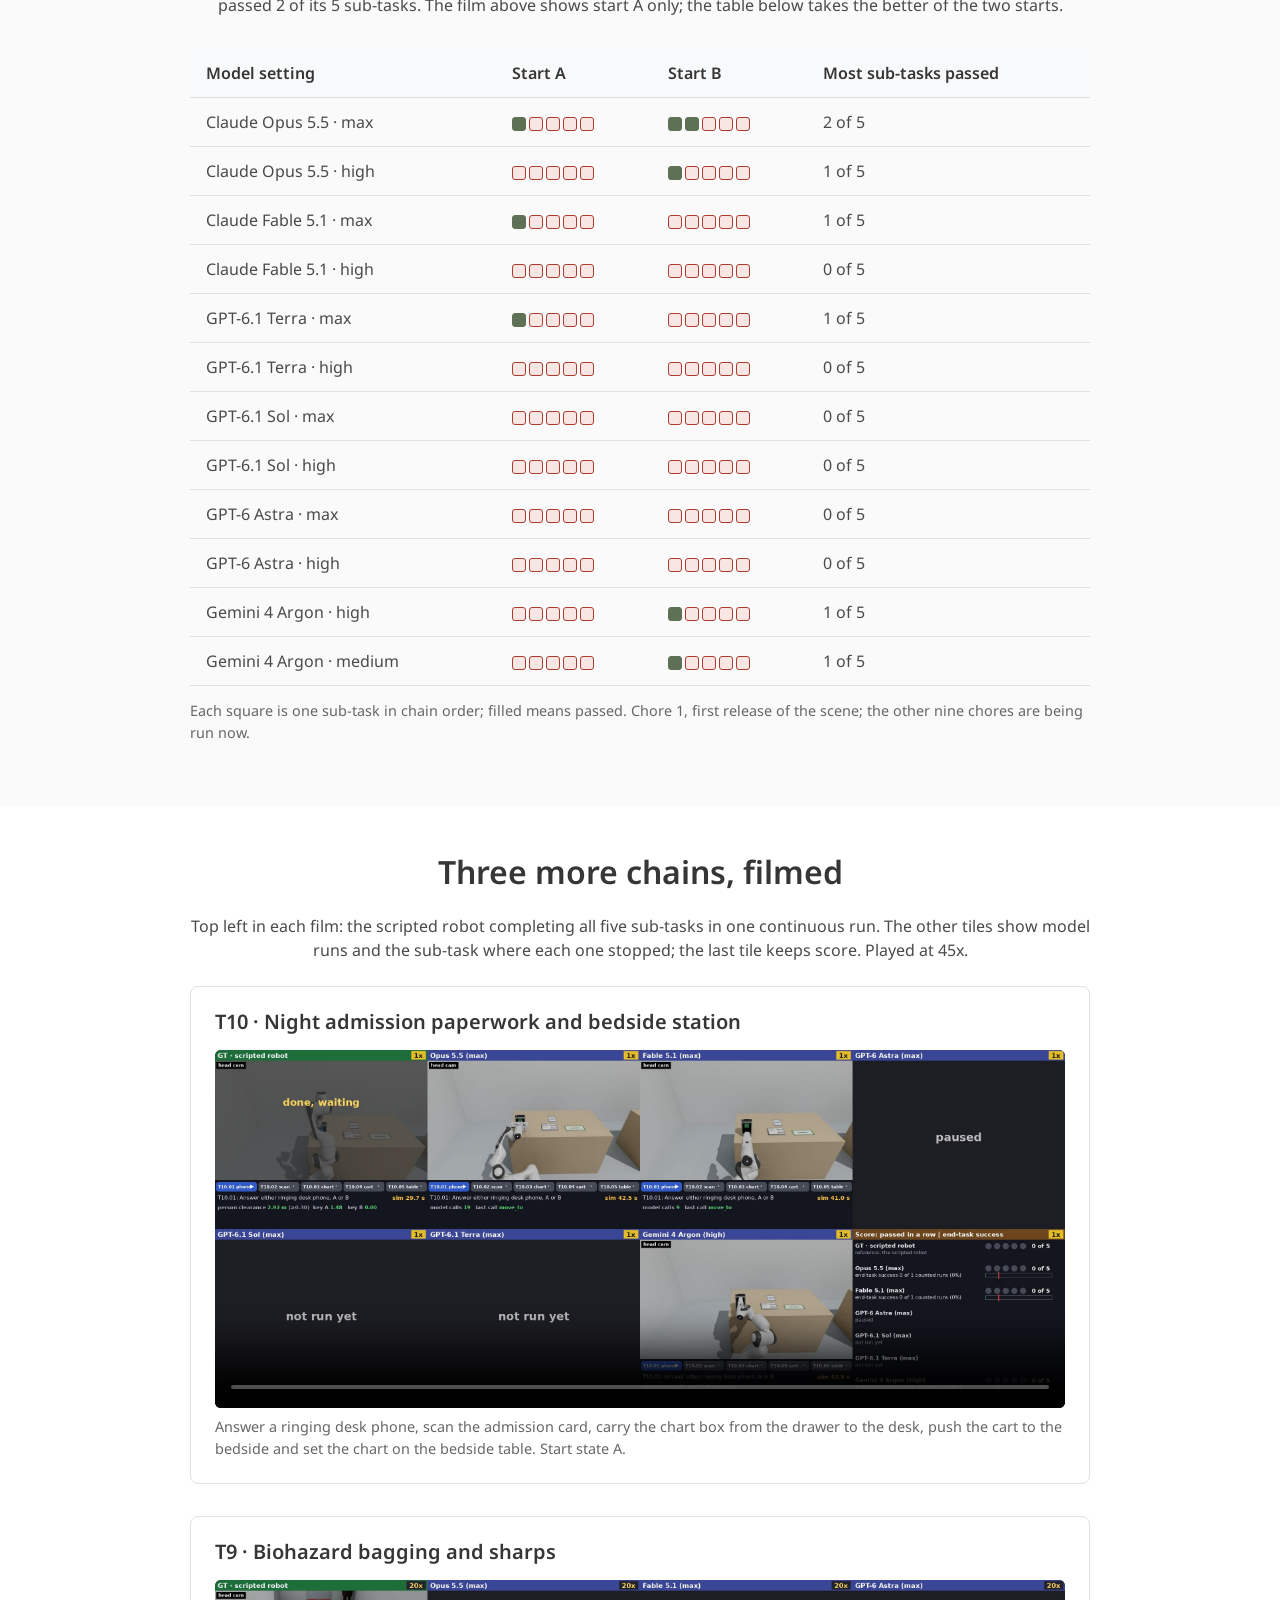
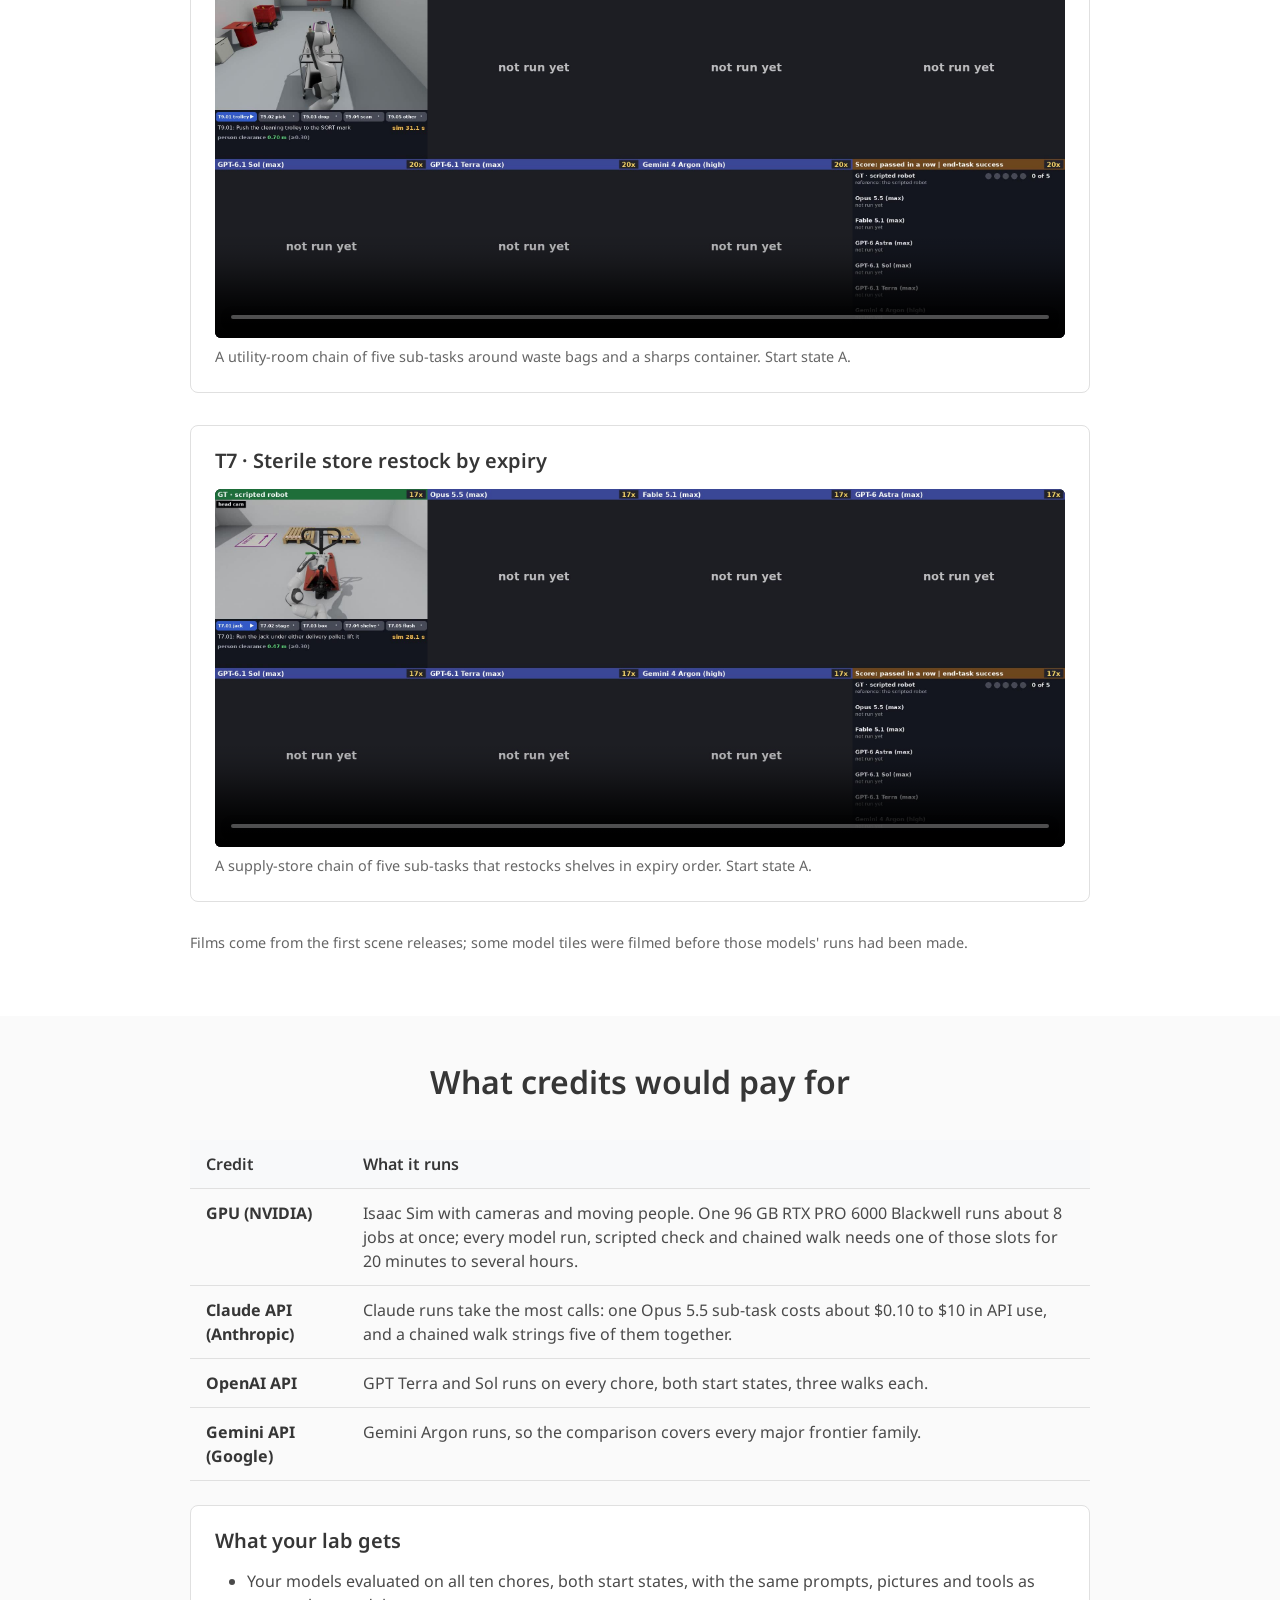
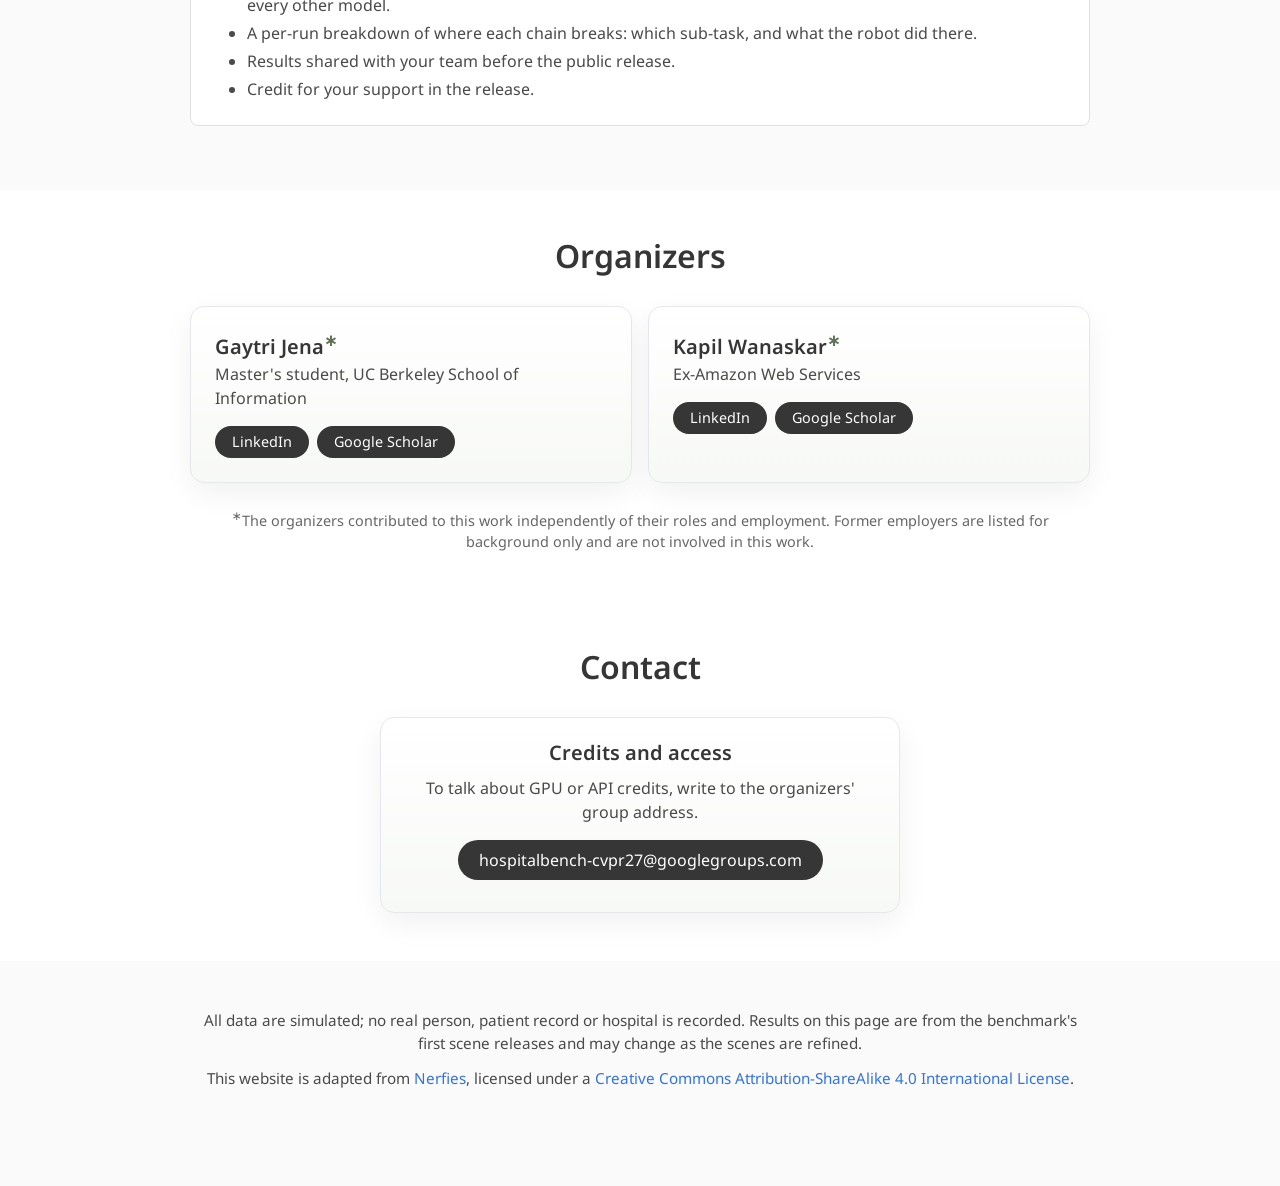
==== commit 8f220d12: "People cards: former employers only" ====
--- a/credits.html
+++ b/credits.html
@@ -165,9 +165,9 @@
     <h2>Organizers</h2>
     <div class="people-grid">
 <article class="person"><h3>Gaytri Jena<sup>&lowast;</sup></h3><p class="role">Master's student, UC Berkeley School of Information</p><div class="links"><a class="button" href="https://www.linkedin.com/in/gaytri-jena/" target="_blank" rel="noopener noreferrer">LinkedIn</a><a class="button" href="https://scholar.google.com/citations?user=hDzYohIAAAAJ" target="_blank" rel="noopener noreferrer">Google Scholar</a></div></article>
-<article class="person"><h3>Kapil Wanaskar<sup>&lowast;</sup></h3><p class="role">Senior Research Engineer, Canva</p><div class="links"><a class="button" href="https://www.linkedin.com/in/kapil-w-06507483/" target="_blank" rel="noopener noreferrer">LinkedIn</a><a class="button" href="https://scholar.google.com/citations?user=fDo5HioAAAAJ" target="_blank" rel="noopener noreferrer">Google Scholar</a></div></article>
+<article class="person"><h3>Kapil Wanaskar<sup>&lowast;</sup></h3><p class="role">Ex-Amazon Web Services</p><div class="links"><a class="button" href="https://www.linkedin.com/in/kapil-w-06507483/" target="_blank" rel="noopener noreferrer">LinkedIn</a><a class="button" href="https://scholar.google.com/citations?user=fDo5HioAAAAJ" target="_blank" rel="noopener noreferrer">Google Scholar</a></div></article>
     </div>
-    <p class="footnote"><sup>&lowast;</sup>The organizers contributed to this work independently of their roles and employment</p>
+    <p class="footnote"><sup>&lowast;</sup>The organizers contributed to this work independently of their roles and employment. Former employers are listed for background only and are not involved in this work.</p>
   </div>
 </section>
 
